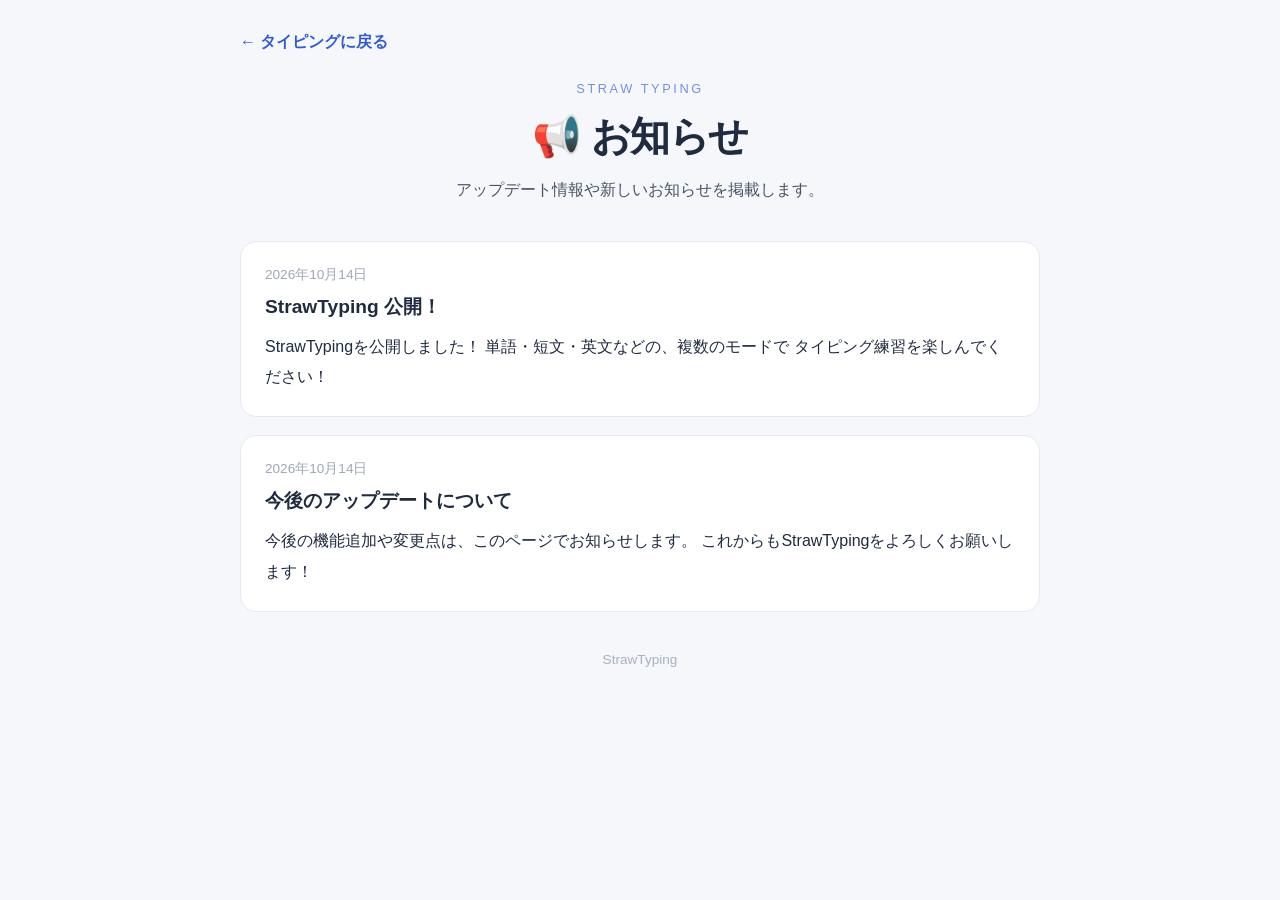
==== news.html @ bb74b766 "Add files via upload" ====
<!DOCTYPE html>
<html lang="ja">
<head>
    <meta charset="UTF-8">
    <meta name="viewport" content="width=device-width, initial-scale=1.0">
    <title>お知らせ | StrawTyping</title>
    <link rel="stylesheet" href="style.css">
</head>
<body class="news-page">

    <main class="news-container">
        <a href="index.html" class="news-back">← タイピングに戻る</a>

        <header class="news-header">
            <p class="news-label">STRAW TYPING</p>
            <h1>📢 お知らせ</h1>
            <p>アップデート情報や新しいお知らせを掲載します。</p>
        </header>

        <section class="news-list">

            <!-- お知らせは、この下に追加していくよ -->

            <article class="news-card">
                <p class="news-date">2026年10月14日</p>
                <h2>StrawTyping 公開！</h2>
                <p>
                    StrawTypingを公開しました！
                    単語・短文・英文などの、複数のモードで
                    タイピング練習を楽しんでください！
                </p>
            </article>

            <article class="news-card">
                <p class="news-date">2026年10月14日</p>
                <h2>今後のアップデートについて</h2>
                <p>
                    今後の機能追加や変更点は、このページでお知らせします。
                    これからもStrawTypingをよろしくお願いします！
                </p>
            </article>

        </section>

        <footer class="news-footer">
            StrawTyping
        </footer>
    </main>

</body>
</html>
---- style.css ----
* {
    box-sizing: border-box;
}

:root {
    --blue: #315bd6;
    --blue-dark: #2448b4;
    --ink: #202b40;
    --muted: #788397;
    --line: #e5e9f1;
    --surface: #fff;
    --background: #f5f7fb;
}

body {
    margin: 0;
    min-height: 100vh;
    background: var(--background);
    color: var(--ink);
    font-family: Arial, "Noto Sans JP", sans-serif;
}

button,
select,
input {
    font: inherit;
}

button {
    cursor: pointer;
}

button:focus-visible,
select:focus-visible,
input:focus-visible,
a:focus-visible {
    outline: 3px solid #9bb3ff;
    outline-offset: 3px;
}

.topbar {
    min-height: 70px;
    padding: 0 7%;
    display: flex;
    align-items: center;
    justify-content: space-between;
    background: #fff;
    border-bottom: 1px solid var(--line);
}

.brand {
    color: var(--ink);
    text-decoration: none;
    font-size: 19px;
    font-weight: 800;
    letter-spacing: -.5px;
}

main {
    width: min(100% - 32px, 920px);
    margin: 40px auto 64px;
}

.screen[hidden],
.mode-settings[hidden] {
    display: none !important;
}

.hero {
    padding: 52px 24px 44px;
    text-align: center;
    background: #fff;
    border: 1px solid var(--line);
    border-radius: 20px;
}

.eyebrow {
    margin: 0 0 12px;
    color: var(--blue);
    font-size: 11px;
    font-weight: 800;
    letter-spacing: 2px;
}

h1,
h2,
p {
    margin-top: 0;
}

h1 {
    margin-bottom: 16px;
    font-size: clamp(28px, 5vw, 42px);
    letter-spacing: -1.5px;
}

h2 {
    margin-bottom: 20px;
    font-size: 18px;
}

.lead {
    color: var(--muted);
    line-height: 1.9;
}

.settings-panel {
    width: min(100%, 330px);
    margin: 30px auto 0;
    text-align: left;
}

.settings-panel label {
    display: block;
    margin: 10px 0 8px;
    font-size: 13px;
    font-weight: 700;
}

select,
input[type="number"] {
    width: 100%;
    padding: 13px;
    margin-bottom: 12px;
    border: 1px solid #d7deea;
    border-radius: 10px;
    background: #fff;
    color: var(--ink);
}

.primary-button,
.secondary-button,
.small-button {
    padding: 12px 18px;
    border-radius: 10px;
    font-weight: 700;
    transition: background .15s, transform .15s;
}

.primary-button {
    width: 100%;
    padding: 15px 18px;
    border: 1px solid var(--blue);
    background: var(--blue);
    color: #fff;
}

.primary-button:hover {
    background: var(--blue-dark);
    transform: translateY(-1px);
}

.secondary-button,
.small-button {
    border: 1px solid var(--line);
    background: #fff;
    color: var(--ink);
}

.secondary-button:hover,
.small-button:hover {
    background: #f0f3f9;
}

.small-button {
    padding: 9px 13px;
    font-size: 12px;
}

.key-hint {
    margin: 12px 0 0;
    color: var(--muted);
    font-size: 12px;
    text-align: center;
}

.home-grid {
    display: grid;
    grid-template-columns: 1.3fr .7fr;
    gap: 18px;
    margin-top: 20px;
}

.panel {
    padding: 26px;
    background: var(--surface);
    border: 1px solid var(--line);
    border-radius: 16px;
}

.instructions {
    padding-left: 20px;
    margin-bottom: 18px;
    line-height: 2;
    color: #4e5a70;
    font-size: 14px;
}

.muted {
    color: var(--muted);
    font-size: 12px;
    line-height: 1.7;
}

.record-number {
    margin: 4px 0;
    color: var(--blue);
    font-size: 42px;
    font-weight: 800;
}

.record-line {
    display: flex;
    justify-content: space-between;
    margin-top: 24px;
    padding-top: 16px;
    border-top: 1px solid var(--line);
    font-size: 13px;
}

.history-panel {
    margin-top: 20px;
}

.section-heading {
    display: flex;
    align-items: center;
    justify-content: space-between;
    gap: 12px;
}

.section-heading h2 {
    margin-bottom: 16px;
}

.ranking-list {
    padding-left: 28px;
    margin: 0;
}

.ranking-list li {
    padding: 12px 8px;
    border-bottom: 1px solid var(--line);
    font-size: 14px;
}

.ranking-list li::marker {
    color: var(--blue);
    font-weight: 800;
}

.empty-record {
    padding: 12px 0;
    color: var(--muted);
    font-size: 13px;
    list-style: none;
}


.history-item {
    display: flex;
    justify-content: space-between;
    gap: 16px;
    padding: 16px 0;
    border-bottom: 1px solid var(--line);
    font-size: 16px;
}

.history-item strong {
    display: block;
    margin-bottom: 7px;
    font-size: 16px;
}

.history-item small {
    color: var(--muted);
    font-size: 13px;
}


.history-item strong {
    display: block;
    margin-bottom: 5px;
}

.history-item small {
    color: var(--muted);
}

.history-item .history-score {
    flex-shrink: 0;
    color: var(--blue);
    font-size: 16px;
    font-weight: 800;
}

#clearHistoryButton {
    margin-top: 16px;
}

.game-heading {
    display: flex;
    align-items: center;
    justify-content: space-between;
    gap: 16px;
    margin-bottom: 28px;
}

.game-heading h1 {
    margin-bottom: 0;
    font-size: clamp(22px, 4vw, 30px);
}

.game-heading .eyebrow {
    margin-bottom: 8px;
}

.stats {
    display: grid;
    grid-template-columns: repeat(4, minmax(0, 1fr));
    gap: 14px;
    margin-bottom: 20px;
}

.stat {
    padding: 20px 12px;
    background: #fff;
    border: 1px solid var(--line);
    border-radius: 14px;
    text-align: center;
    min-width: 0;
}

.stat-label {
    display: block;
    margin-bottom: 10px;
    color: var(--muted);
    font-size: 12px;
}

.stat-value {
    color: var(--blue);
    font-size: 27px;
}

.question {
    padding: 48px 20px;
    text-align: center;
}

.question h2 {
    margin: 10px 0 20px;
    font-size: clamp(32px, 7vw, 48px);
    overflow-wrap: anywhere;
    line-height: 1.7;
}

.romaji {
    min-height: 36px;
    margin-bottom: 12px;
    font-size: 25px;
    font-weight: 700;
    letter-spacing: 3px;
    overflow-wrap: anywhere;
    white-space: pre-wrap;
}

.romaji .typed {
    color: #129263;
}

.romaji .remaining {
    color: #aab3c3;
}

.message {
    min-height: 24px;
    margin: 22px 0 8px;
    text-align: center;
    font-weight: 700;
    color: var(--blue);
}

#gameScreen > .key-hint {
    margin-top: 12px;
}

.result-card {
    max-width: 600px;
    margin: 0 auto;
    padding: 42px 28px;
    text-align: center;
}

.result-card h1 {
    font-size: 32px;
}

.result-score {
    padding: 26px 12px;
    margin: 28px 0 18px;
    background: #f3f6ff;
    border-radius: 14px;
}

.result-score span,
.result-stat span {
    display: block;
    color: var(--muted);
    font-size: 12px;
}

.result-score strong {
    display: block;
    margin-top: 8px;
    color: var(--blue);
    font-size: 48px;
}

.result-grid {
    display: grid;
    grid-template-columns: repeat(4, minmax(0, 1fr));
    gap: 10px;
    margin-bottom: 28px;
}

.result-stat {
    padding: 18px 8px;
    border: 1px solid var(--line);
    border-radius: 12px;
    min-width: 0;
}

.result-stat strong {
    display: block;
    margin-top: 10px;
    font-size: 18px;
}

.full-button {
    width: 100%;
    margin-top: 10px;
}

footer {
    padding: 0 16px 26px;
    color: #9aa3b3;
    font-size: 11px;
    text-align: center;
}

#countdownOverlay {
    position: fixed;
    inset: 0;
    width: 100%;
    height: 100%;
    z-index: 99999;
    display: flex;
    align-items: center;
    justify-content: center;
    margin: 0;
    padding: 20px;
    background: rgba(15, 23, 42, .85);
    color: #fff;
    text-align: center;
}

#countdownOverlay[hidden] {
    display: none !important;
}

#countdownNumber {
    margin: 0;
    padding: 0;
    font-size: clamp(100px, 20vw, 180px);
    font-weight: 800;
    line-height: 1;
    animation: countdownPop .5s ease;
}

@keyframes countdownPop {
    from {
        opacity: 0;
        transform: scale(1.4);
    }
    to {
        opacity: 1;
        transform: scale(1);
    }
}

/* 正しく入力した文字は緑色 */
.romaji .typed {
    color: #129263;
}

/* まだ入力していない文字はグレー */
.romaji .remaining {
    color: #aab3c3;
}

/* ミスしたときはメッセージだけ赤くする */
.message.mistake {
    color: #ff3b3b;
}

@media (max-width: 650px) {
    .topbar {
        min-height: 62px;
        padding: 0 16px;
    }

    main {
        margin-top: 20px;
    }

    .hero {
        padding: 38px 18px;
    }

    .home-grid {
        grid-template-columns: 1fr;
    }

    .panel {
        padding: 21px;
    }

    .stats {
        grid-template-columns: repeat(2, minmax(0, 1fr));
        gap: 8px;
    }

    .stat {
        padding: 15px 6px;
    }

    .stat-value {
        font-size: 22px;
    }

    .game-heading {
        align-items: flex-start;
    }

    .game-heading .secondary-button {
        padding: 10px;
        font-size: 12px;
    }

    .question {
        padding: 32px 12px;
    }

    .romaji {
        font-size: 21px;
        letter-spacing: 2px;
    }

    .result-card {
        padding: 32px 18px;
    }

    .result-grid {
        grid-template-columns: repeat(2, minmax(0, 1fr));
        gap: 6px;
    }

    .result-stat {
        padding: 15px 4px;
    }

    .result-stat strong {
        font-size: 15px;
    }

    .section-heading {
        align-items: flex-start;
        flex-direction: column;
        gap: 0;
    }
}
/* 長文モードのひらがなを小さくする */
#word {
  font-size: 24px;
  line-height: 1.8;
}

/* ===== お知らせページ ===== */

.news-page {
    min-height: 100vh;
}

.news-container {
    width: min(800px, 92%);
    margin: 0 auto;
    padding: 32px 0 48px;
}

.news-back {
    display: inline-block;
    margin-bottom: 28px;
    color: inherit;
    text-decoration: none;
    font-weight: bold;
}

.news-back:hover {
    opacity: 0.7;
}

.news-header {
    text-align: center;
    margin-bottom: 36px;
}

.news-label {
    font-size: 0.8rem;
    letter-spacing: 0.2em;
    opacity: 0.65;
}

.news-header h1 {
    margin: 12px 0;
    font-size: clamp(2.5rem, 5vw, 2.5rem);
}

.news-header > p:last-child {
    line-height: 1.8;
    opacity: 0.8;
}

.news-list {
    display: grid;
    gap: 18px;
}

.news-card {
    padding: 24px;
    border: 1px solid rgba(128, 128, 128, 0.3);
    border-radius: 16px;
    background: rgba(128, 128, 128, 0.06);
}

.news-date {
    margin: 0 0 10px;
    font-size: 0.85rem;
    opacity: 0.7;
}

.news-card h2 {
    margin: 0 0 12px;
    font-size: 1.2rem;
}

.news-card > p:last-child {
    margin-bottom: 0;
    line-height: 1.9;
}

.news-footer {
    margin-top: 40px;
    text-align: center;
    font-size: 0.85rem;
    opacity: 0.6;
}

@media (max-width: 600px) {
    .news-container {
        padding-top: 20px;
    }

    .news-card {
        padding: 18px;
    }
}

/* ===== お知らせページの色合いをホーム画面に統一 ===== */

.news-page {
    background: var(--background);
    color: var(--ink);
}

.news-back {
    color: var(--blue);
}

.news-header h1 {
    color: var(--ink);
}

.news-label {
    color: var(--blue);
}

.news-card {
    background: var(--surface);
    border: 1px solid var(--line);
    border-radius: 16px;
    box-shadow: none;
}

.news-date {
    color: var(--muted);
}

.news-card h2 {
    color: var(--ink);
}

.news-footer {
    color: var(--muted);
}
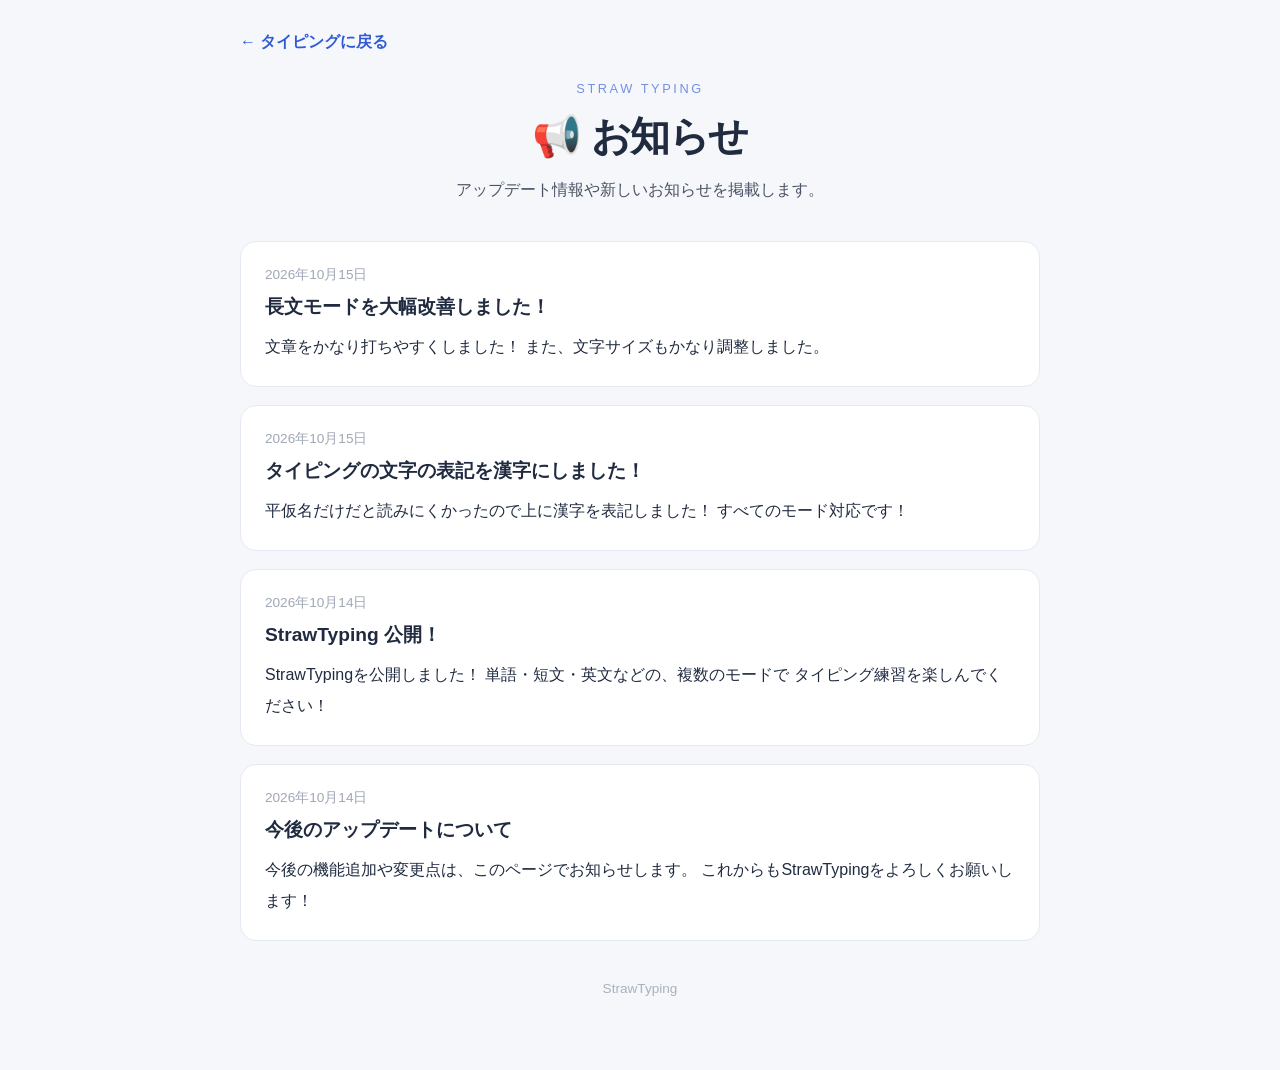
==== commit bcfd1378: "Add files via upload" ====
--- a/news.html
+++ b/news.html
@@ -21,6 +21,23 @@
         <section class="news-list">
 
             <!-- お知らせは、この下に追加していくよ -->
+            <article class="news-card">
+                <p class="news-date">2026年10月15日</p>
+                <h2>長文モードを大幅改善しました！</h2>
+                <p>
+                    文章をかなり打ちやすくしました！
+                    また、文字サイズもかなり調整しました。
+                </p>
+            </article>
+
+            <article class="news-card">
+                <p class="news-date">2026年10月15日</p>
+                <h2>タイピングの文字の表記を漢字にしました！</h2>
+                <p>
+                    平仮名だけだと読みにくかったので上に漢字を表記しました！
+                    すべてのモード対応です！
+                </p>
+            </article>
 
             <article class="news-card">
                 <p class="news-date">2026年10月14日</p>
--- a/style.css
+++ b/style.css
@@ -580,11 +580,6 @@
         gap: 0;
     }
 }
-/* 長文モードのひらがなを小さくする */
-#word {
-  font-size: 24px;
-  line-height: 1.8;
-}
 
 /* ===== お知らせページ ===== */
 
@@ -677,6 +672,8 @@
 }
 
 /* ===== お知らせページの色合いをホーム画面に統一 ===== */
+```css
+/* ===== お知らせページの色合いをホーム画面に統一 ===== */
 
 .news-page {
     background: var(--background);
@@ -714,3 +711,102 @@
     color: var(--muted);
 }
 
+/* ===== タイピング画面の文字サイズ ===== */
+
+/* 単語・短文・英文の表示 */
+#gameScreen .question h2 {
+    font-size: clamp(24px, 4vw, 34px);
+    line-height: 1.7;
+    overflow-wrap: anywhere;
+}
+
+/* ローマ字表示 */
+#gameScreen .romaji {
+    font-size: clamp(24px, 3.5vw, 30px);
+    line-height: 1.8;
+    letter-spacing: 1px;
+    overflow-wrap: anywhere;
+    white-space: pre-wrap;
+}
+
+/* 入力済み・未入力の文字も同じサイズ */
+#gameScreen .romaji .typed,
+#gameScreen .romaji .remaining {
+    font-size: inherit;
+}
+
+/* ===== 長文モードの文字サイズ ===== */
+
+/* 長文の日本語 */
+#gameScreen.long-text-mode #word,
+#gameScreen.long-text-mode .question h2 {
+    font-size: 18px;
+    line-height: 1.8;
+    overflow-wrap: anywhere;
+    word-break: normal;
+}
+
+/* 長文のローマ字 */
+#gameScreen.long-text-mode #romaji {
+    font-size: 18px;
+    line-height: 1.8;
+    letter-spacing: 0;
+    overflow-wrap: anywhere;
+    white-space: pre-wrap;
+}
+
+/* スマホなどの狭い画面 */
+@media (max-width: 600px) {
+    #gameScreen.long-text-mode #word,
+    #gameScreen.long-text-mode .question h2 {
+        font-size: 16px;
+    }
+
+    #gameScreen.long-text-mode #romaji {
+        font-size: 16px;
+    }
+}
+
+
+/* ===== スマホ・狭い画面 ===== */
+@media (max-width: 600px) {
+    #gameScreen .question h2 {
+        font-size: 24px;
+    }
+
+    #gameScreen .romaji {
+        font-size: 22px;
+        letter-spacing: 0;
+    }
+
+    /* 長文モードは小さく表示 */
+    #gameScreen.long-text-mode #word,
+    #gameScreen.long-text-mode .question h2 {
+        font-size: 14px;
+        line-height: 1.8;
+    }
+
+    #gameScreen.long-text-mode #romaji {
+        font-size: 14px;
+        line-height: 1.8;
+        letter-spacing: 0;
+        overflow-wrap: anywhere;
+        white-space: pre-wrap;
+    }
+}
+
+/* ===== 長文モードの基本サイズ ===== */
+#gameScreen.long-text-mode #word,
+#gameScreen.long-text-mode .question h2 {
+    font-size: 16px;
+    line-height: 1.8;
+    overflow-wrap: anywhere;
+}
+
+#gameScreen.long-text-mode #romaji {
+    font-size: 16px;
+    line-height: 1.8;
+    letter-spacing: 0;
+    overflow-wrap: anywhere;
+    white-space: pre-wrap;
+}
